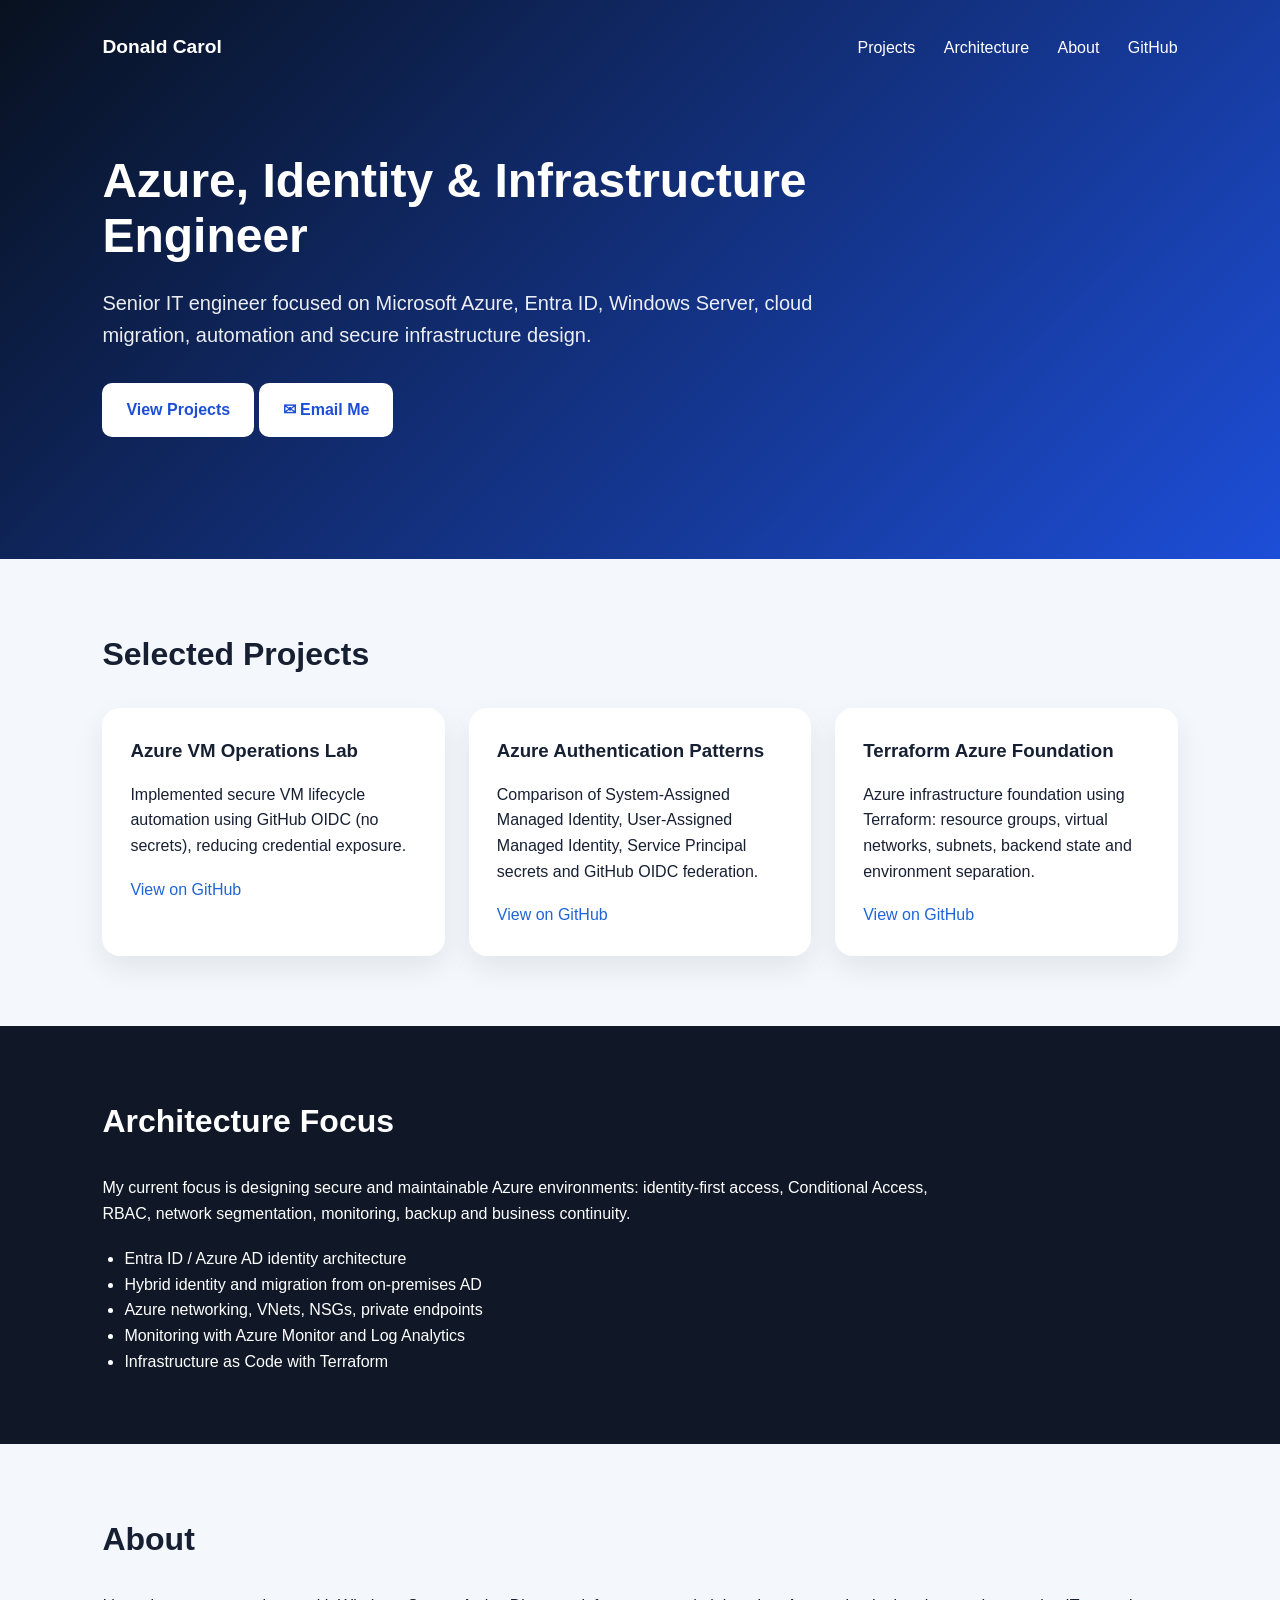
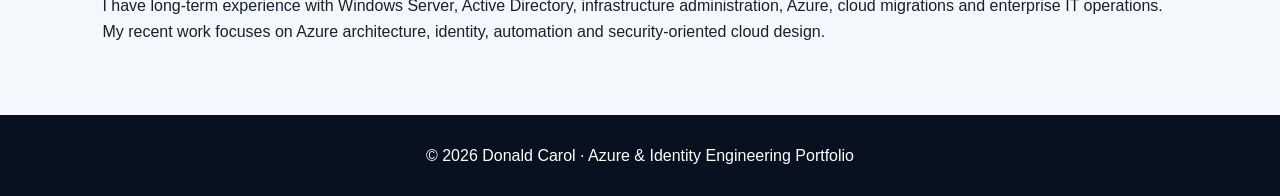
==== index.html @ 59386614 "Refactor buttons in index.html for better layout" ====
<!DOCTYPE html>
<html lang="en">
<head>
  <meta charset="UTF-8" />
  <meta name="viewport" content="width=device-width, initial-scale=1.0" />
  <title>Donald Carol | Azure & Identity Engineer</title>
  <link rel="stylesheet" href="styles.css" />
</head>
<body>
  <header class="hero">
    <nav>
      <div class="logo">Donald Carol</div>
      <div class="links">
        <a href="#projects">Projects</a>
        <a href="#architecture">Architecture</a>
        <a href="#about">About</a>
        <a href="https://github.com/donaldcarol" target="_blank">GitHub</a>
       
      </div>
    </nav>

    <section class="hero-content">
      <h1>Azure, Identity & Infrastructure Engineer</h1>
      <p>
        Senior IT engineer focused on Microsoft Azure, Entra ID, Windows Server,
        cloud migration, automation and secure infrastructure design.
      </p>
      <div class="hero-buttons">
  <a class="button primary" href="#projects">View Projects</a>
  <a class="button secondary" href="mailto:donald@dakini.network">
    ✉ Email Me
  </a>
</div>
     </section>
  </header>

  <main>
    <section id="projects" class="section">
      <h2>Selected Projects</h2>

      <div class="grid">
        <article class="card">
          <h3>Azure VM Operations Lab</h3>
          <p>
            Implemented secure VM lifecycle automation using GitHub OIDC (no secrets), reducing credential exposure.
          </p>
          <a href="https://github.com/donaldcarol/azure-vm-lab" target="_blank">View on GitHub</a>
        </article>

        <article class="card">
          <h3>Azure Authentication Patterns</h3>
          <p>
            Comparison of System-Assigned Managed Identity, User-Assigned Managed
            Identity, Service Principal secrets and GitHub OIDC federation.
          </p>
          <a href="https://github.com/donaldcarol/azure-authentication-patterns" target="_blank">View on GitHub</a>
        </article>

        <article class="card">
          <h3>Terraform Azure Foundation</h3>
          <p>
            Azure infrastructure foundation using Terraform: resource groups,
            virtual networks, subnets, backend state and environment separation.
          </p>
          <a href="https://github.com/donaldcarol/azure-terraform-foundation" target="_blank">View on GitHub</a>
        </article>
      </div>
    </section>

    <section id="architecture" class="section dark">
      <h2>Architecture Focus</h2>
      <p>
        My current focus is designing secure and maintainable Azure environments:
        identity-first access, Conditional Access, RBAC, network segmentation,
        monitoring, backup and business continuity.
      </p>

      <ul>
        <li>Entra ID / Azure AD identity architecture</li>
        <li>Hybrid identity and migration from on-premises AD</li>
        <li>Azure networking, VNets, NSGs, private endpoints</li>
        <li>Monitoring with Azure Monitor and Log Analytics</li>
        <li>Infrastructure as Code with Terraform</li>
      </ul>
    </section>

    <section id="about" class="section">
      <h2>About</h2>
      <p>
        I have long-term experience with Windows Server, Active Directory,
        infrastructure administration, Azure, cloud migrations and enterprise IT
        operations. My recent work focuses on Azure architecture, identity,
        automation and security-oriented cloud design.
      </p>
    </section>
  </main>

  <footer>
    <p>© 2026 Donald Carol · Azure & Identity Engineering Portfolio</p>
  </footer>
</body>
</html>
---- styles.css ----
* {
  box-sizing: border-box;
  margin: 0;
  padding: 0;
}

body {
  font-family: Segoe UI, Arial, sans-serif;
  background: #f4f7fb;
  color: #172033;
  line-height: 1.6;
}

a {
  color: #1f65d6;
  text-decoration: none;
}

.hero {
  background: linear-gradient(135deg, #08111f, #1d4ed8);
  color: white;
  padding: 32px 8%;
}

nav {
  display: flex;
  justify-content: space-between;
  align-items: center;
  margin-bottom: 90px;
}

.logo {
  font-weight: 700;
  font-size: 1.2rem;
}

.links a {
  color: white;
  margin-left: 24px;
  font-weight: 500;
}

.hero-content {
  max-width: 760px;
  padding-bottom: 90px;
}

.hero h1 {
  font-size: 3rem;
  line-height: 1.15;
  margin-bottom: 24px;
}

.hero p {
  font-size: 1.25rem;
  opacity: 0.92;
  margin-bottom: 32px;
}

.button {
  display: inline-block;
  background: white;
  color: #1d4ed8;
  padding: 14px 24px;
  border-radius: 10px;
  font-weight: 700;
}

.section {
  padding: 70px 8%;
}

.section h2 {
  font-size: 2rem;
  margin-bottom: 28px;
}

.grid {
  display: grid;
  grid-template-columns: repeat(3, 1fr);
  gap: 24px;
}

.card {
  background: white;
  padding: 28px;
  border-radius: 18px;
  box-shadow: 0 12px 30px rgba(0, 0, 0, 0.08);
}

.card h3 {
  margin-bottom: 16px;
}

.card p {
  margin-bottom: 18px;
}

.dark {
  background: #101827;
  color: white;
}

.dark p {
  max-width: 850px;
  margin-bottom: 20px;
}

.dark ul {
  margin-left: 22px;
}

footer {
  text-align: center;
  padding: 28px;
  background: #08111f;
  color: white;
}

@media (max-width: 850px) {
  nav {
    display: block;
  }

  .links {
    margin-top: 18px;
  }

  .links a {
    display: inline-block;
    margin: 0 14px 10px 0;
  }

  .hero h1 {
    font-size: 2.2rem;
  }

  .grid {
    grid-template-columns: 1fr;
  }
}
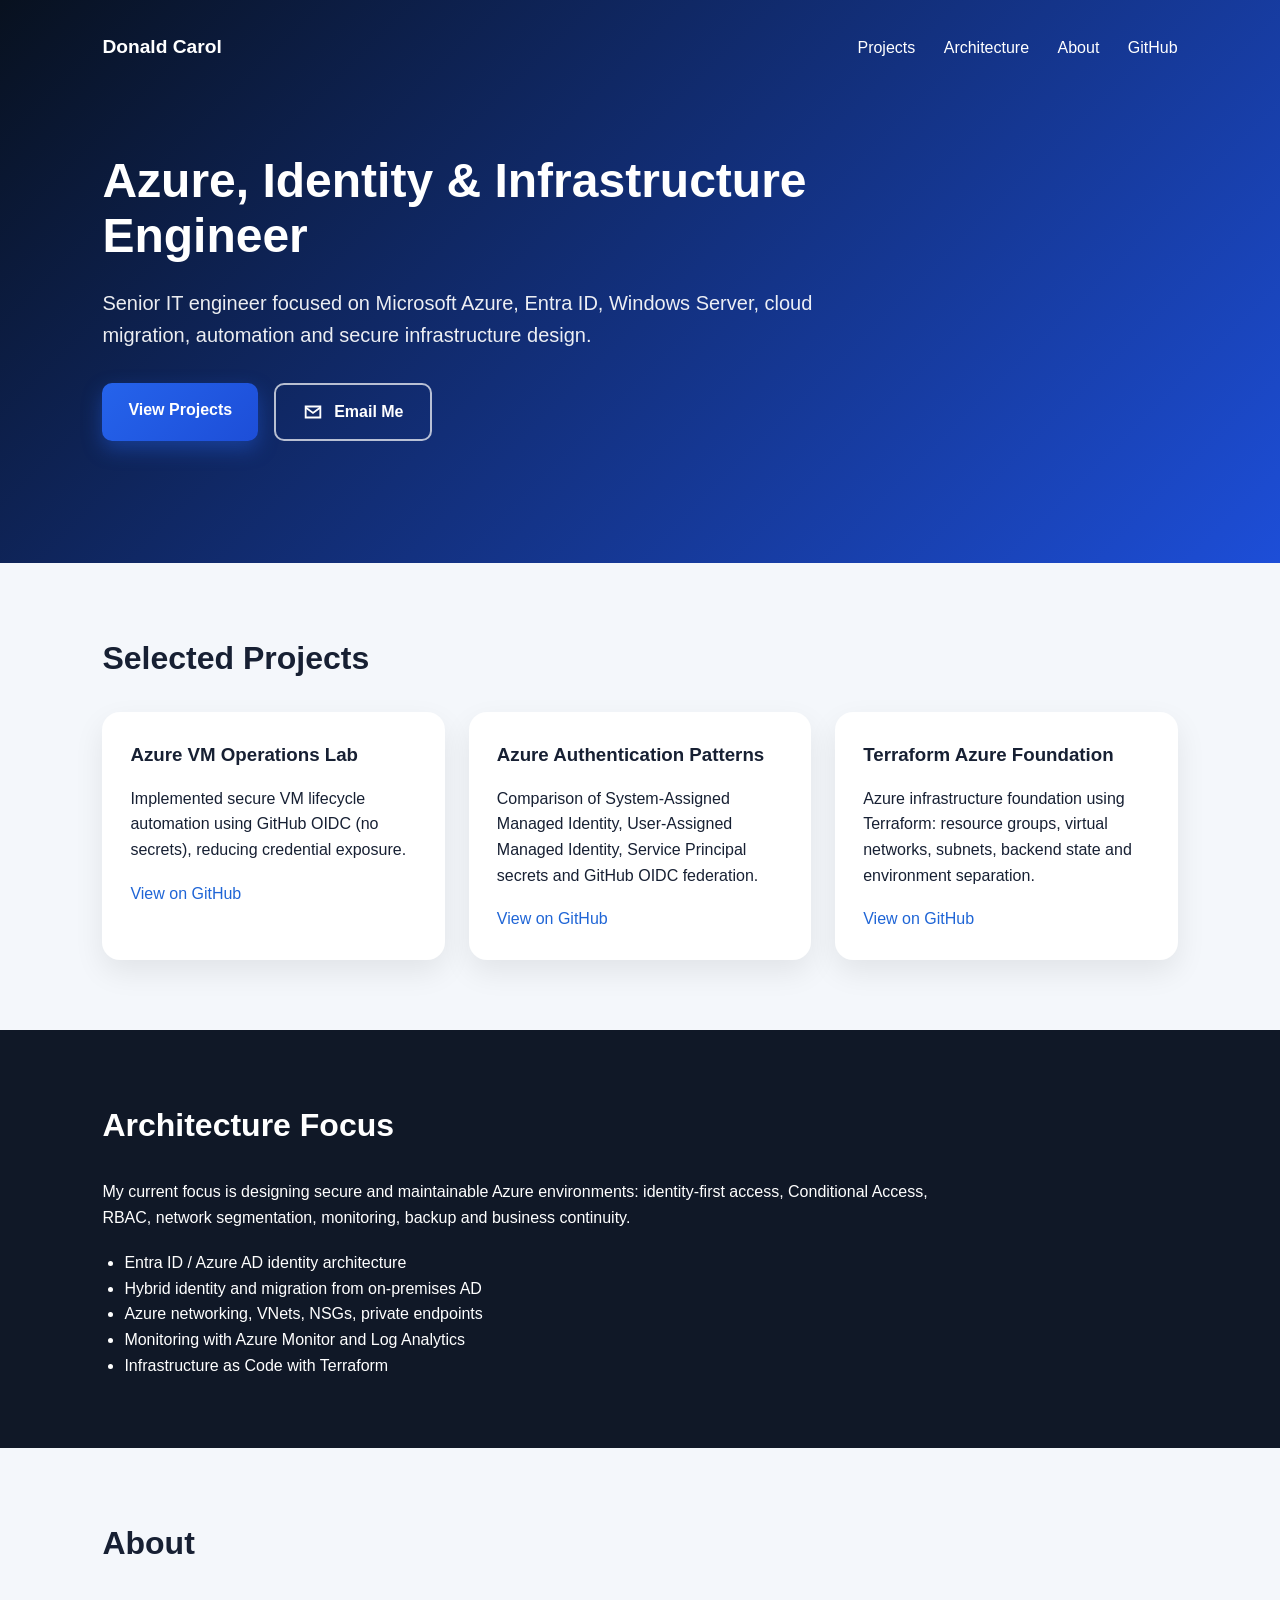
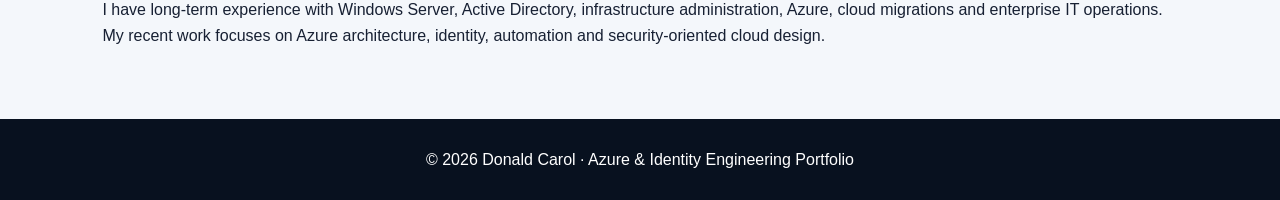
==== commit 028a651f: "Update email link and button in index.html" ====
--- a/index.html
+++ b/index.html
@@ -27,9 +27,13 @@
       </p>
       <div class="hero-buttons">
   <a class="button primary" href="#projects">View Projects</a>
-  <a class="button secondary" href="mailto:donald@dakini.network">
-    ✉ Email Me
-  </a>
+ <a class="button secondary" href="mailto:emailul_tau@gmail.com">
+  <svg class="icon-mail" xmlns="http://www.w3.org/2000/svg" viewBox="0 0 24 24" aria-hidden="true">
+    <path d="M4 6h16v12H4z" fill="none" stroke="currentColor" stroke-width="2" rx="2"/>
+    <path d="M4 7l8 6 8-6" fill="none" stroke="currentColor" stroke-width="2"/>
+  </svg>
+  Email Me
+</a>
 </div>
      </section>
   </header>
--- a/styles.css
+++ b/styles.css
@@ -138,4 +138,47 @@
   .grid {
     grid-template-columns: 1fr;
   }
-}+}
+
+.hero-buttons {
+  display: flex;
+  gap: 16px;
+}
+
+/* Buton principal (albastru) */
+.button.primary {
+  background: linear-gradient(135deg, #2563eb, #1d4ed8);
+  color: white;
+  padding: 14px 26px;
+  border-radius: 10px;
+  font-weight: 700;
+  box-shadow: 0 8px 20px rgba(37, 99, 235, 0.4);
+  transition: 0.2s;
+}
+
+.button.primary:hover {
+  transform: translateY(-2px);
+}
+
+/* Buton email (transparent) */
+.button.secondary {
+  background: transparent;
+  color: white;
+  padding: 14px 26px;
+  border-radius: 10px;
+  font-weight: 700;
+  border: 2px solid rgba(255,255,255,0.7);
+  transition: 0.2s;
+  display: inline-flex;
+  align-items: center;
+  gap: 10px;
+}
+
+.button.secondary:hover {
+  background: rgba(255,255,255,0.1);
+}
+
+.icon-mail {
+  width: 22px;
+  height: 22px;
+}
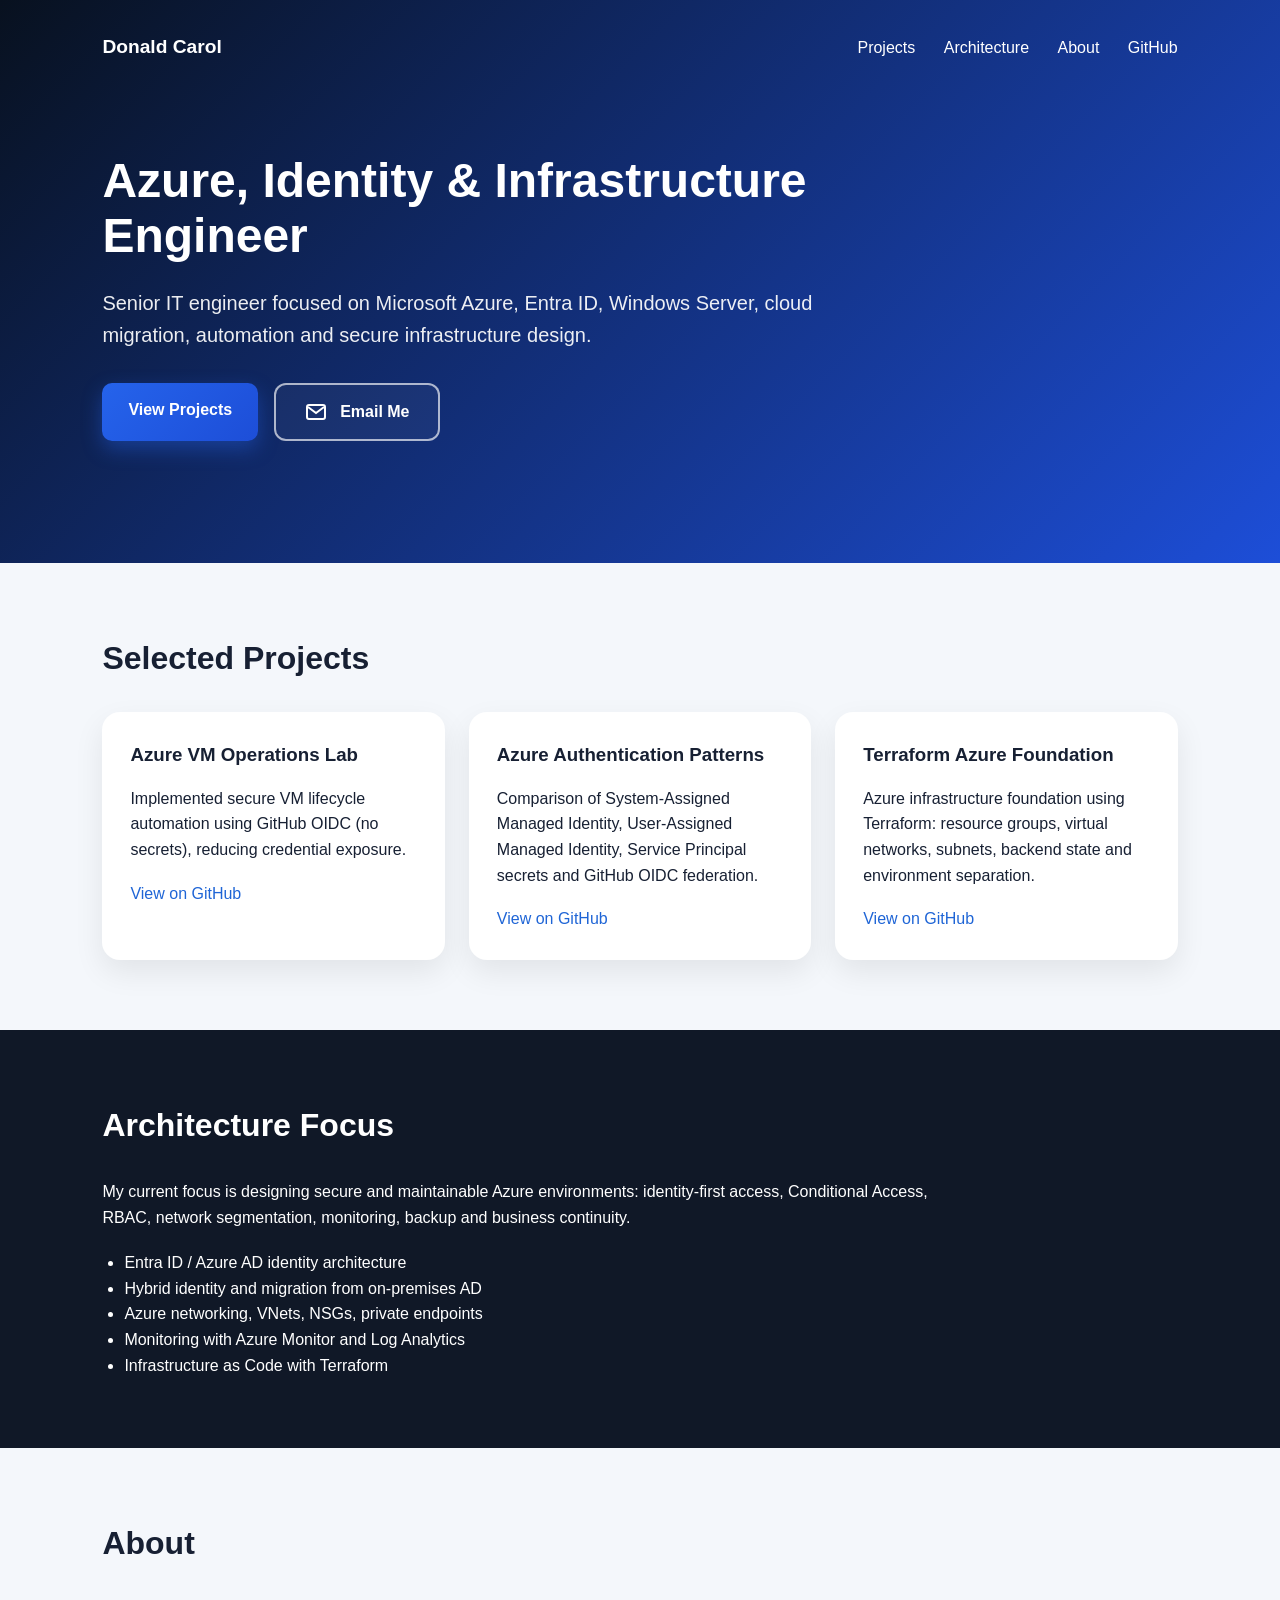
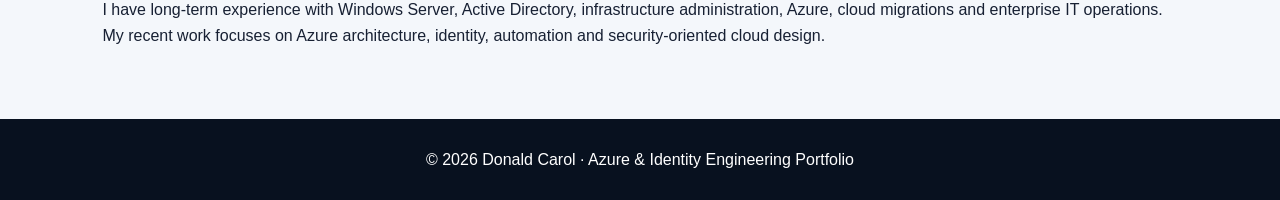
==== commit ed067072: "Modify email button SVG icon in index.html Updated the email button's SVG icon to use a rectangle in" ====
--- a/index.html
+++ b/index.html
@@ -27,9 +27,9 @@
       </p>
       <div class="hero-buttons">
   <a class="button primary" href="#projects">View Projects</a>
- <a class="button secondary" href="mailto:emailul_tau@gmail.com">
+<a class="button secondary" href="mailto:donald@dakini.network">
   <svg class="icon-mail" xmlns="http://www.w3.org/2000/svg" viewBox="0 0 24 24" aria-hidden="true">
-    <path d="M4 6h16v12H4z" fill="none" stroke="currentColor" stroke-width="2" rx="2"/>
+    <rect x="3" y="5" width="18" height="14" rx="2" fill="none" stroke="currentColor" stroke-width="2"/>
     <path d="M4 7l8 6 8-6" fill="none" stroke="currentColor" stroke-width="2"/>
   </svg>
   Email Me
--- a/styles.css
+++ b/styles.css
@@ -161,24 +161,28 @@
 }
 
 /* Buton email (transparent) */
+
+
 .button.secondary {
-  background: transparent;
-  color: white;
-  padding: 14px 26px;
-  border-radius: 10px;
-  font-weight: 700;
-  border: 2px solid rgba(255,255,255,0.7);
-  transition: 0.2s;
   display: inline-flex;
   align-items: center;
-  gap: 10px;
+  gap: 12px;
+  background: rgba(255, 255, 255, 0.04);
+  color: white;
+  padding: 14px 28px;
+  border-radius: 12px;
+  font-weight: 700;
+  border: 2px solid rgba(255,255,255,0.65);
+  transition: 0.2s;
 }
 
 .button.secondary:hover {
-  background: rgba(255,255,255,0.1);
+ background: rgba(255,255,255,0.12);
+  border-color: white;
+  transform: translateY(-2px);
 }
 
 .icon-mail {
-  width: 22px;
-  height: 22px;
+  width: 24px;
+  height: 24px;
 }
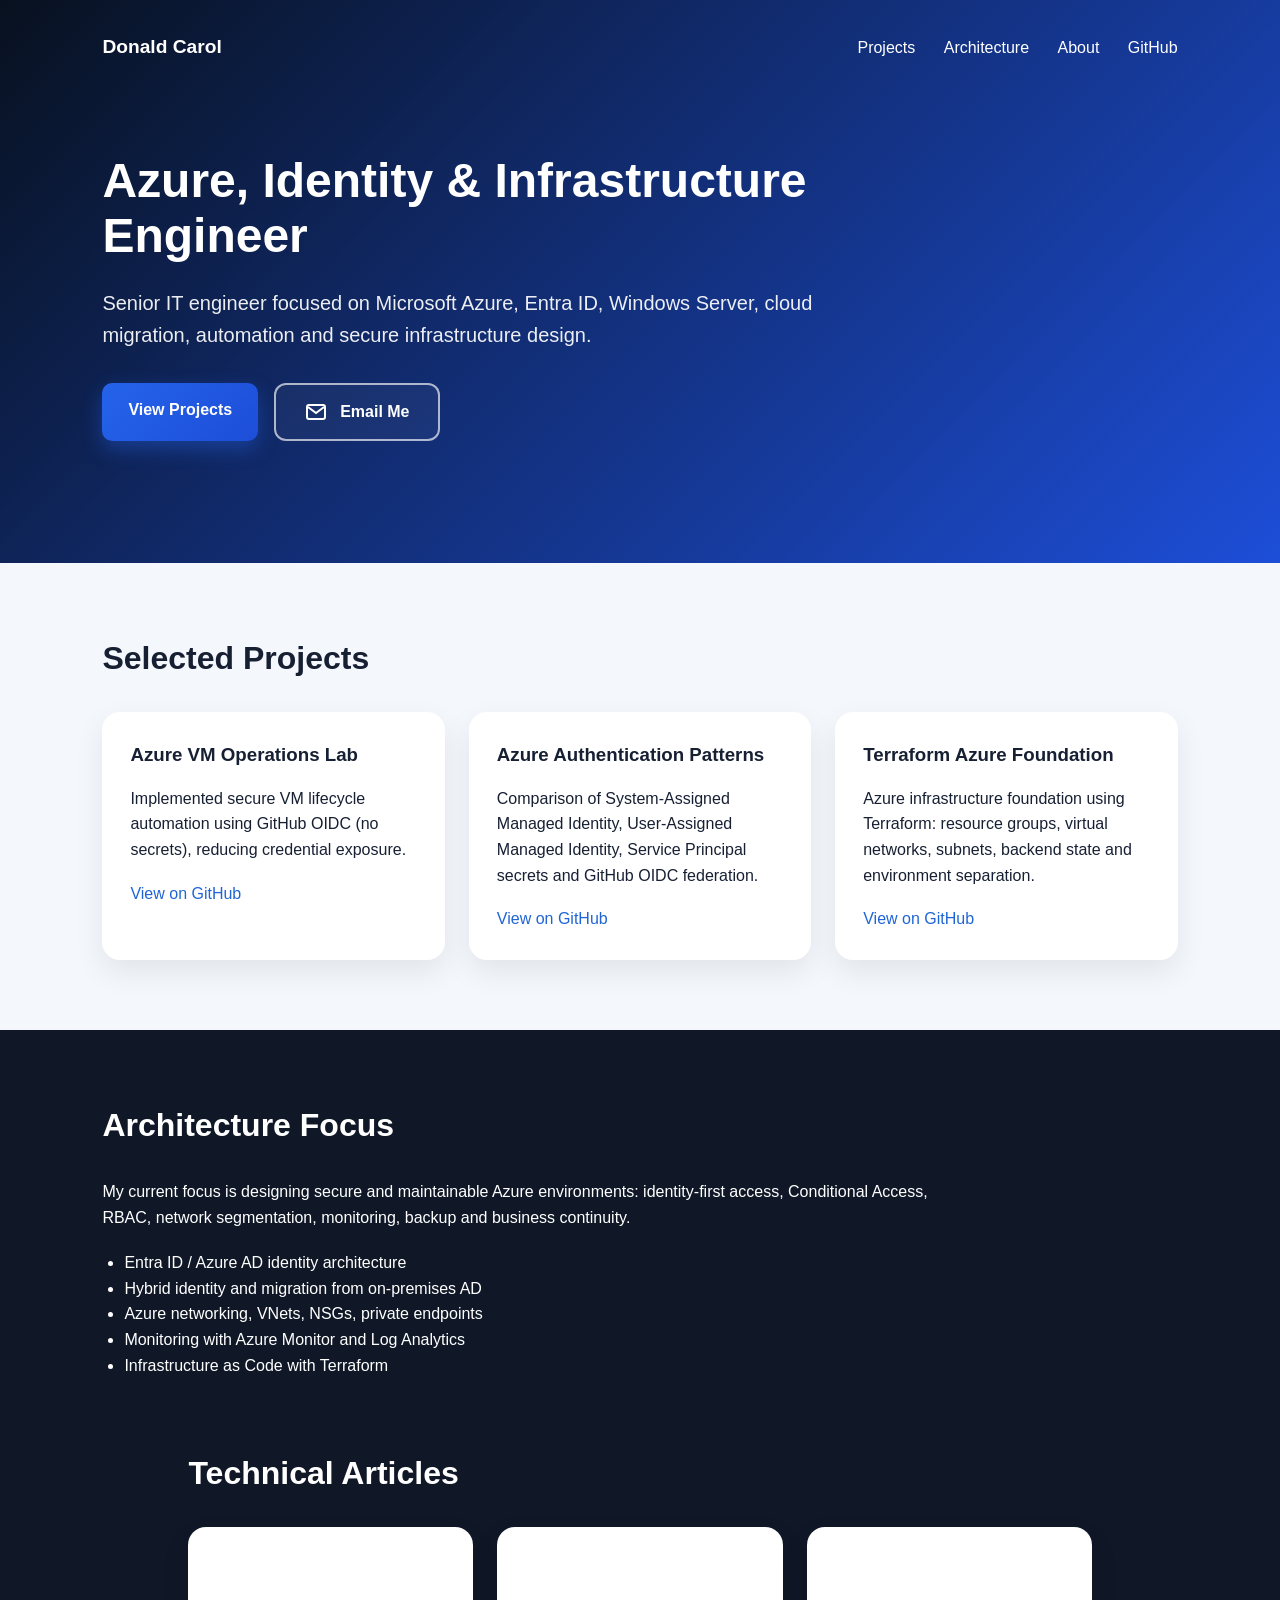
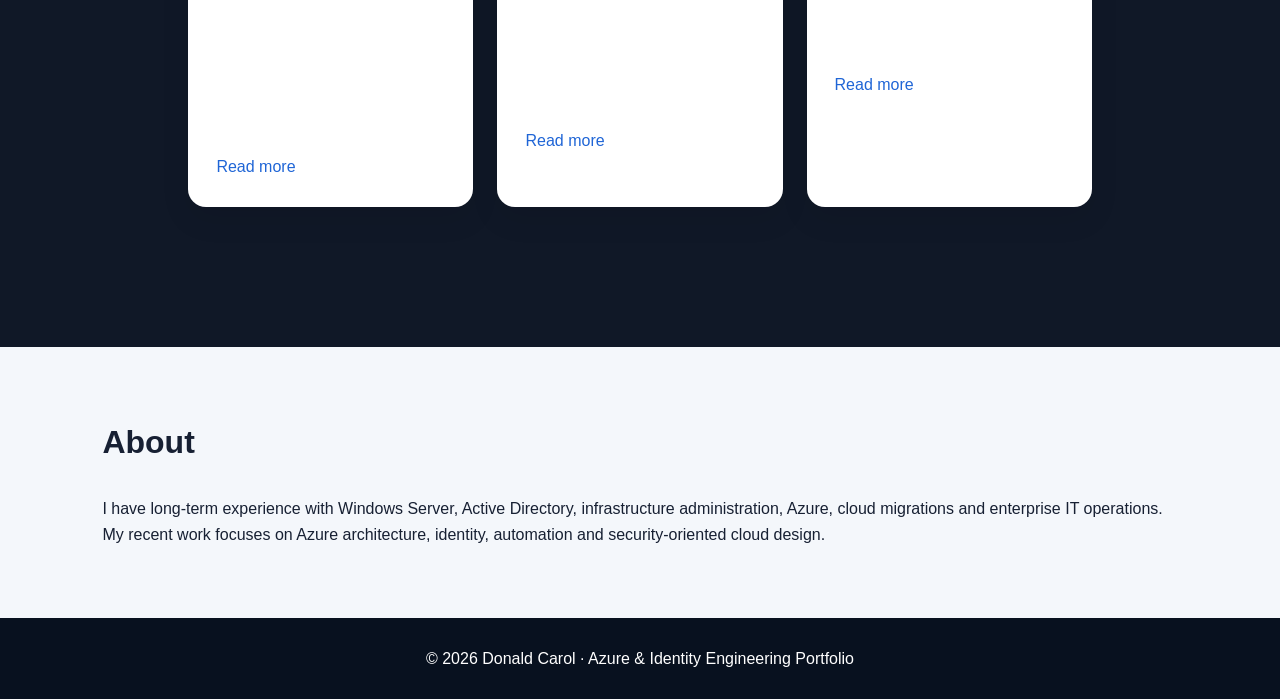
==== commit 1ea658fb: "Add technical articles section to index.html" ====
--- a/index.html
+++ b/index.html
@@ -86,6 +86,37 @@
         <li>Monitoring with Azure Monitor and Log Analytics</li>
         <li>Infrastructure as Code with Terraform</li>
       </ul>
+      <section id="articles" class="section">
+  <h2>Technical Articles</h2>
+
+  <div class="grid">
+    <article class="card">
+      <h3>Azure Static Web Apps with GitHub Actions</h3>
+      <p>
+        How I deployed this portfolio using Azure Static Web Apps,
+        GitHub Actions and OIDC authentication.
+      </p>
+      <a href="articles/azure-static-web-apps.html">Read more</a>
+    </article>
+
+    <article class="card">
+      <h3>Managed Identity vs Service Principal vs OIDC</h3>
+      <p>
+        Comparison of Azure authentication methods and when to use each one.
+      </p>
+      <a href="articles/authentication-patterns.html">Read more</a>
+    </article>
+
+    <article class="card">
+      <h3>Azure Monitoring Basics</h3>
+      <p>
+        VM Insights, Log Analytics and alerting best practices.
+      </p>
+      <a href="articles/azure-monitoring.html">Read more</a>
+    </article>
+  </div>
+</section>
+      
     </section>
 
     <section id="about" class="section">
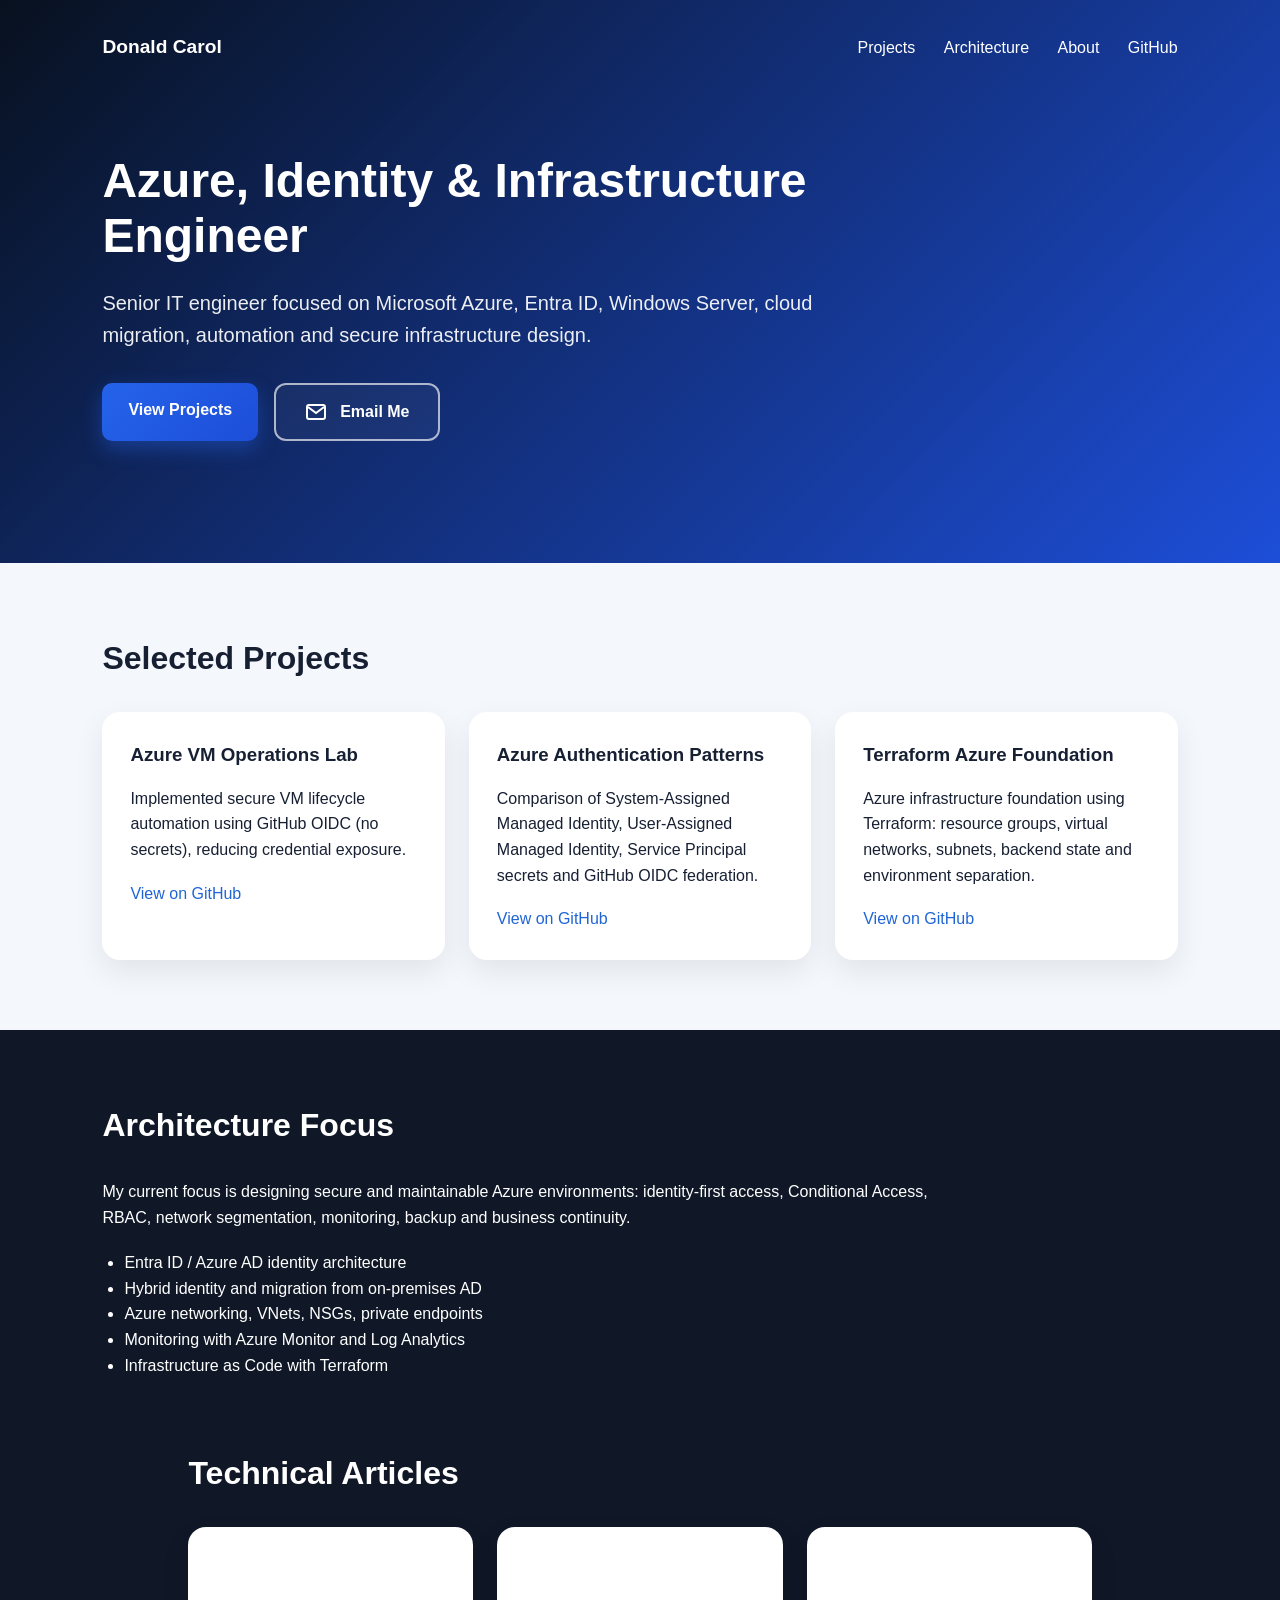
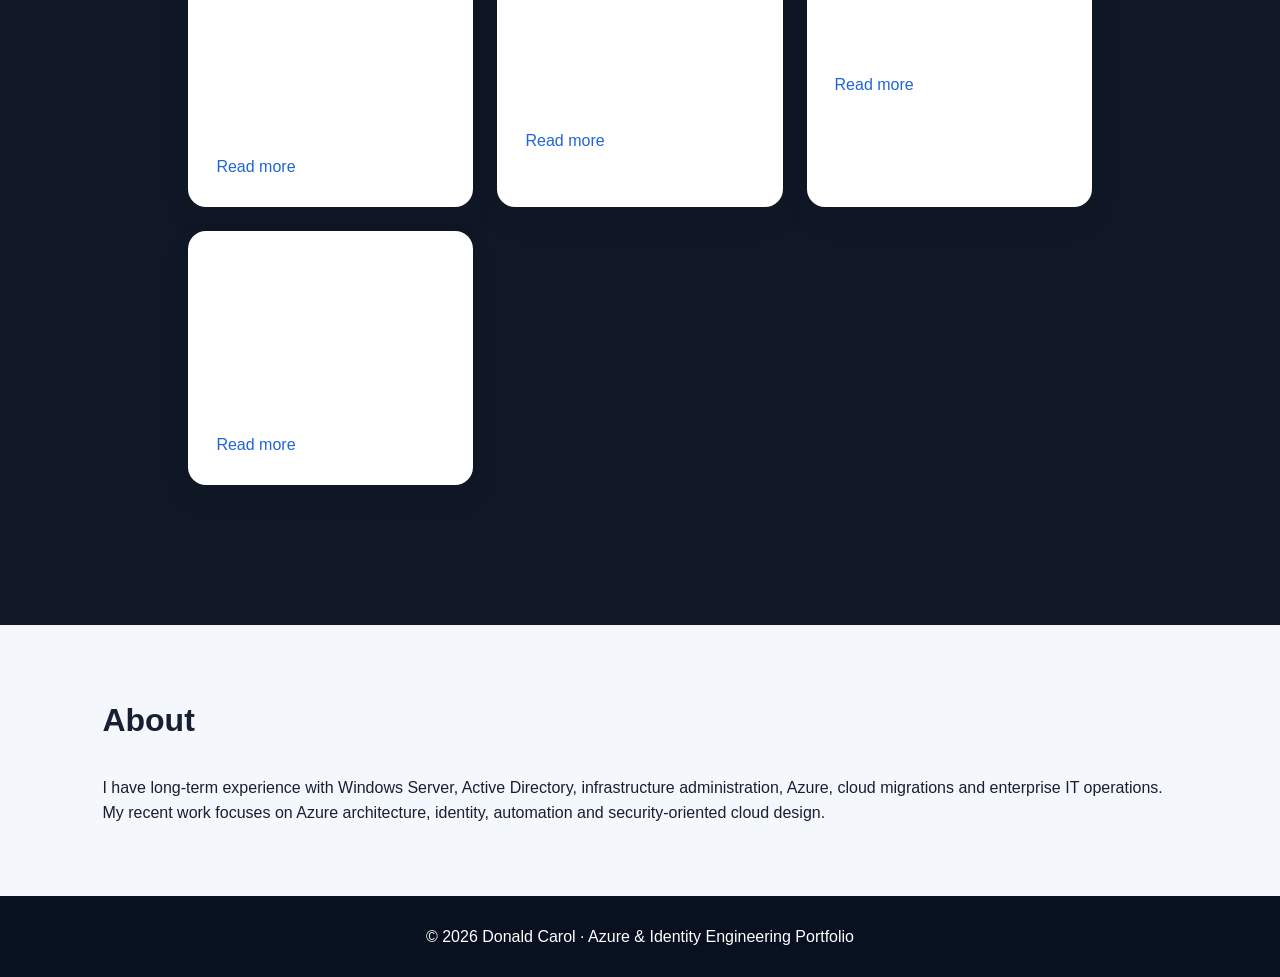
==== commit d6ed562a: "Add articles" ====
--- a/index.html
+++ b/index.html
@@ -114,6 +114,15 @@
       </p>
       <a href="articles/azure-monitoring.html">Read more</a>
     </article>
+
+ <article class="card">
+      <h3>Azure Authentication Patterns</h3>
+      <p>
+       Azure Authentication Patterns: Managed Identity vs Service Principal vs OIDC
+      </p>
+     <a href="articles/authentication-patterns.html">Read more</a>
+    </article>
+
   </div>
 </section>
       
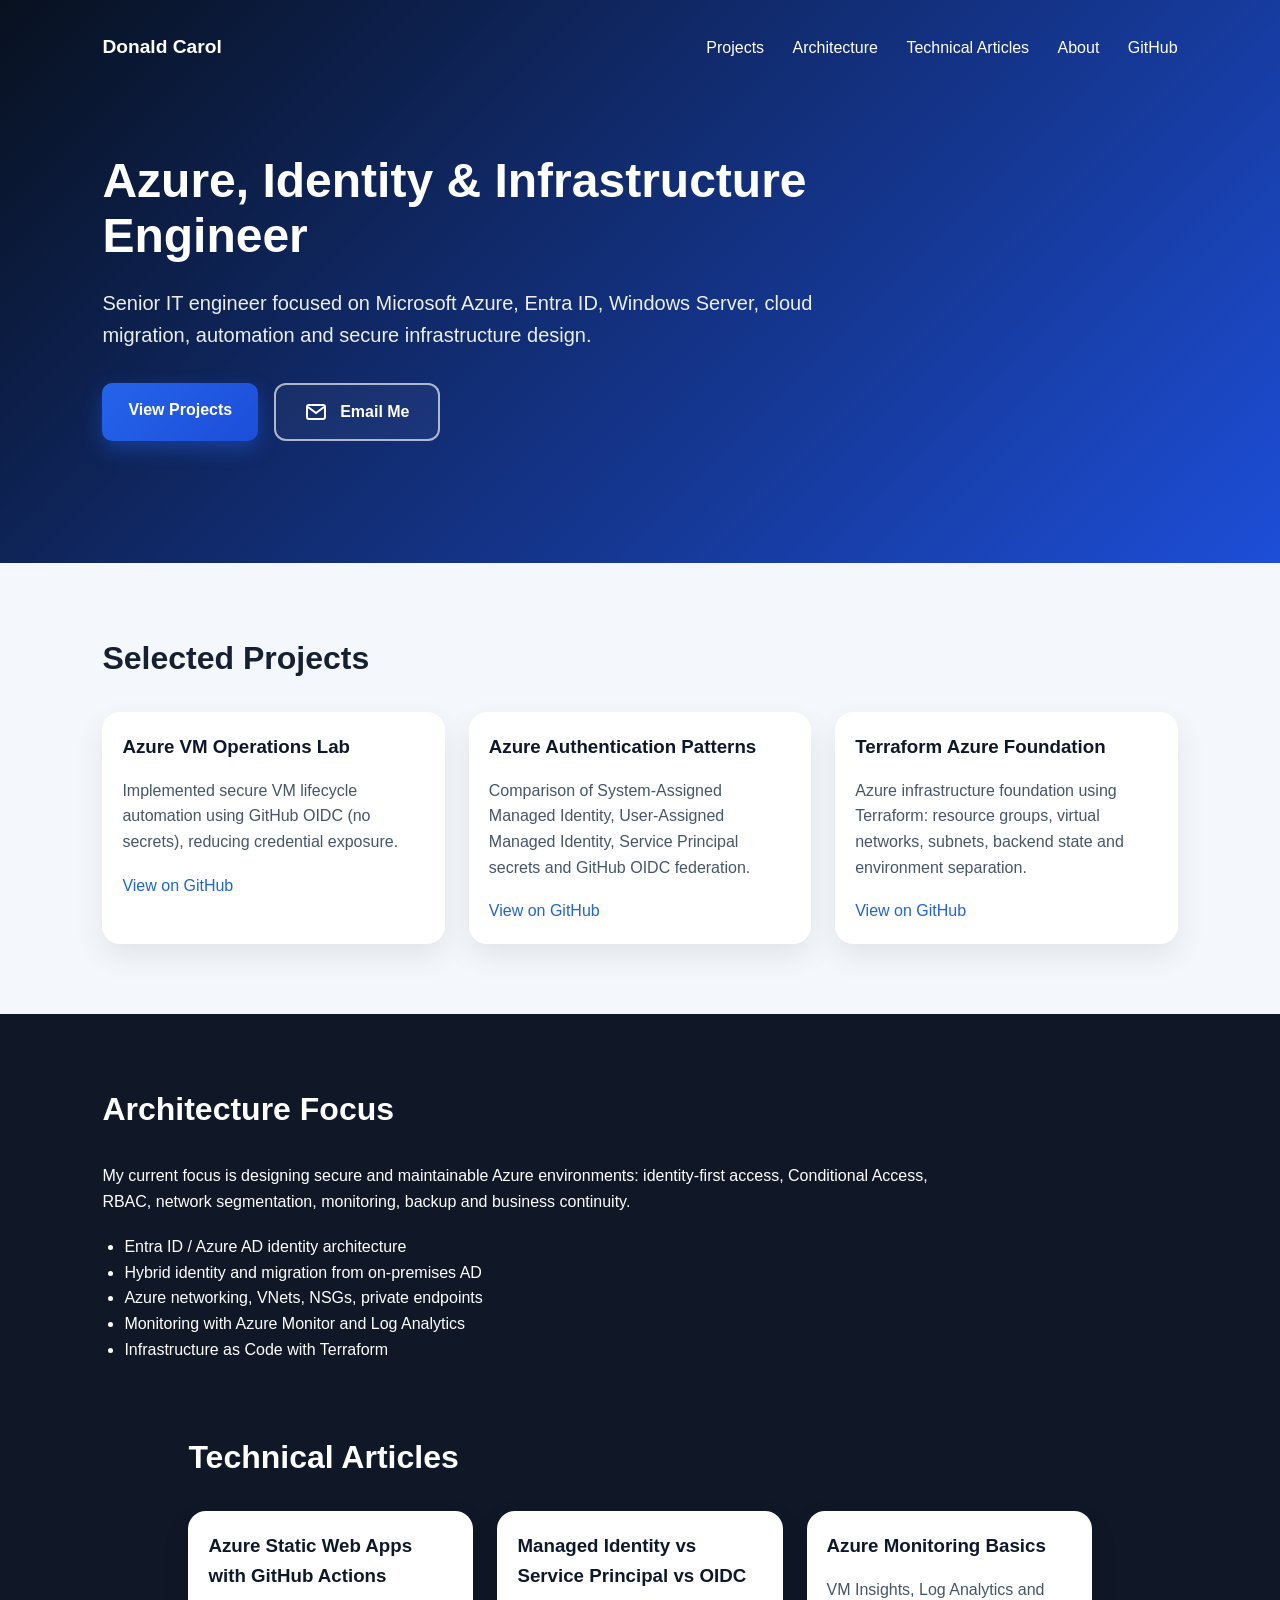
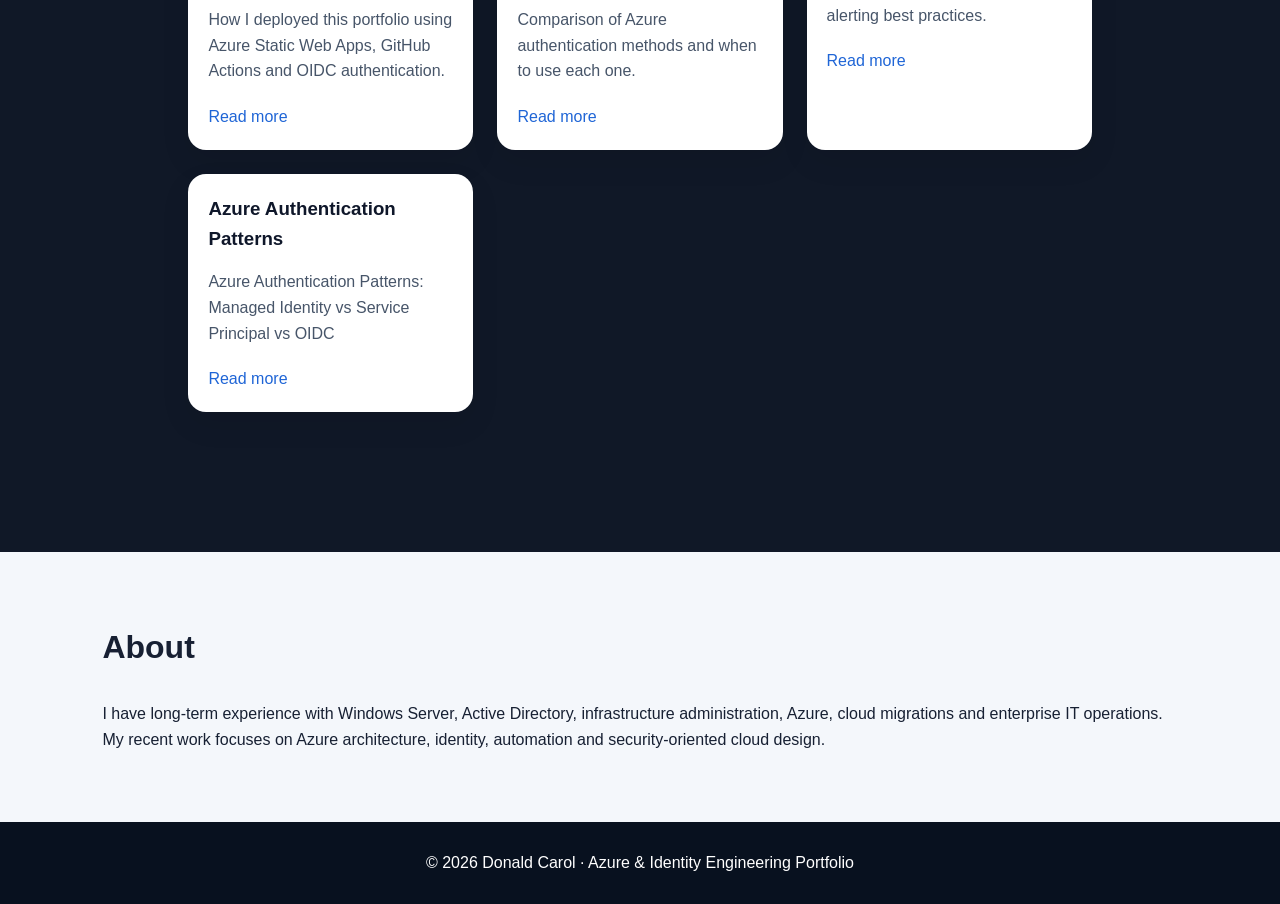
==== commit 8f7eb814: "Add Technical Articles to navbar" ====
--- a/index.html
+++ b/index.html
@@ -12,9 +12,10 @@
       <div class="logo">Donald Carol</div>
       <div class="links">
         <a href="#projects">Projects</a>
-        <a href="#architecture">Architecture</a>
-        <a href="#about">About</a>
-        <a href="https://github.com/donaldcarol" target="_blank">GitHub</a>
+	<a href="#architecture">Architecture</a>
+ 	<a href="#articles">Technical Articles</a>
+  	<a href="#about">About</a>
+  	<a href="https://github.com/donaldcarol">GitHub</a>
        
       </div>
     </nav>
--- a/styles.css
+++ b/styles.css
@@ -186,3 +186,16 @@
   width: 24px;
   height: 24px;
 }
+
+.card h3 {
+  color: #0f172a;
+}
+
+.card p {
+  color: #475569;
+}
+
+.card {
+  padding: 20px;
+}
+
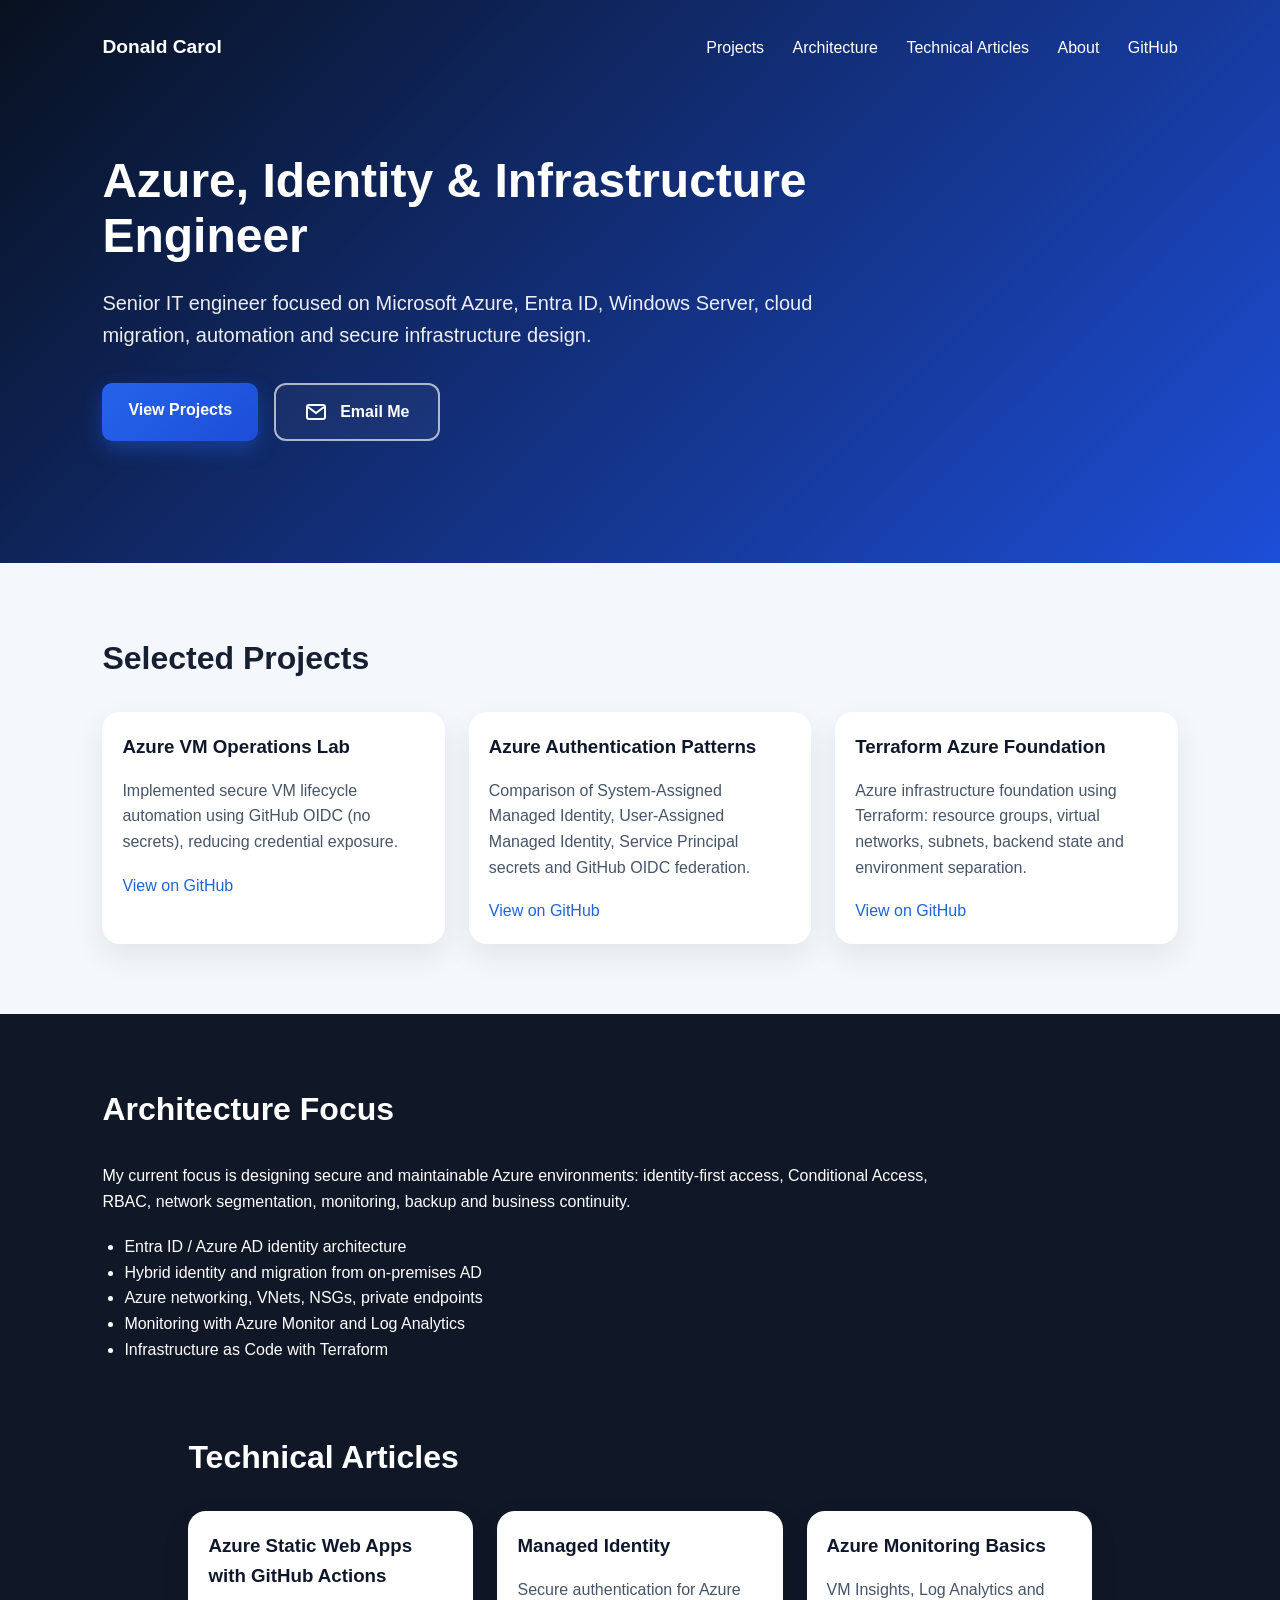
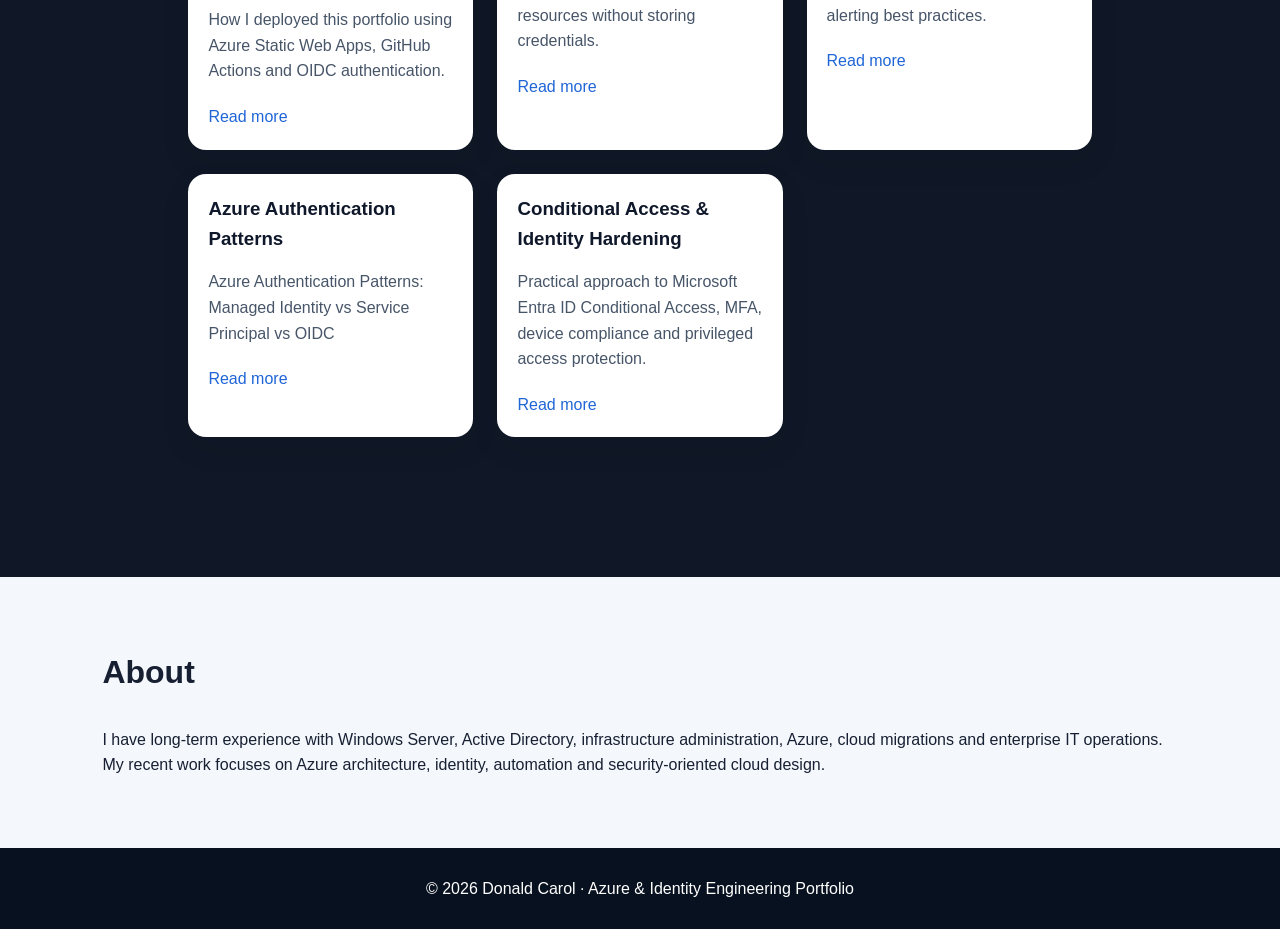
==== commit d50c0e82: "Add conditional access article" ====
--- a/index.html
+++ b/index.html
@@ -87,7 +87,8 @@
         <li>Monitoring with Azure Monitor and Log Analytics</li>
         <li>Infrastructure as Code with Terraform</li>
       </ul>
-      <section id="articles" class="section">
+     
+ <section id="articles" class="section">
   <h2>Technical Articles</h2>
 
   <div class="grid">
@@ -101,11 +102,11 @@
     </article>
 
     <article class="card">
-      <h3>Managed Identity vs Service Principal vs OIDC</h3>
+      <h3>Managed Identity</h3>
       <p>
-        Comparison of Azure authentication methods and when to use each one.
+        Secure authentication for Azure resources without storing credentials.
       </p>
-      <a href="articles/authentication-patterns.html">Read more</a>
+      <a href="articles/managed-identity-vs-oidc.html">Read more</a>
     </article>
 
     <article class="card">
@@ -113,7 +114,7 @@
       <p>
         VM Insights, Log Analytics and alerting best practices.
       </p>
-      <a href="articles/azure-monitoring.html">Read more</a>
+      <a href="articles/azure-monitoring-basics.html">Read more</a>
     </article>
 
  <article class="card">
@@ -123,6 +124,15 @@
       </p>
      <a href="articles/authentication-patterns.html">Read more</a>
     </article>
+
+<article class="card">
+  <h3>Conditional Access & Identity Hardening</h3>
+  <p>
+    Practical approach to Microsoft Entra ID Conditional Access, MFA,
+    device compliance and privileged access protection.
+  </p>
+  <a href="articles/conditional-access.html">Read more</a>
+</article>
 
   </div>
 </section>
--- a/styles.css
+++ b/styles.css
@@ -195,7 +195,19 @@
   color: #475569;
 }
 
+html {
+  scroll-behavior: smooth;
+}
+
 .card {
   padding: 20px;
 }
 
+nav {
+  position: sticky;
+  top: 0;
+  z-index: 1000;
+}
+
+
+
